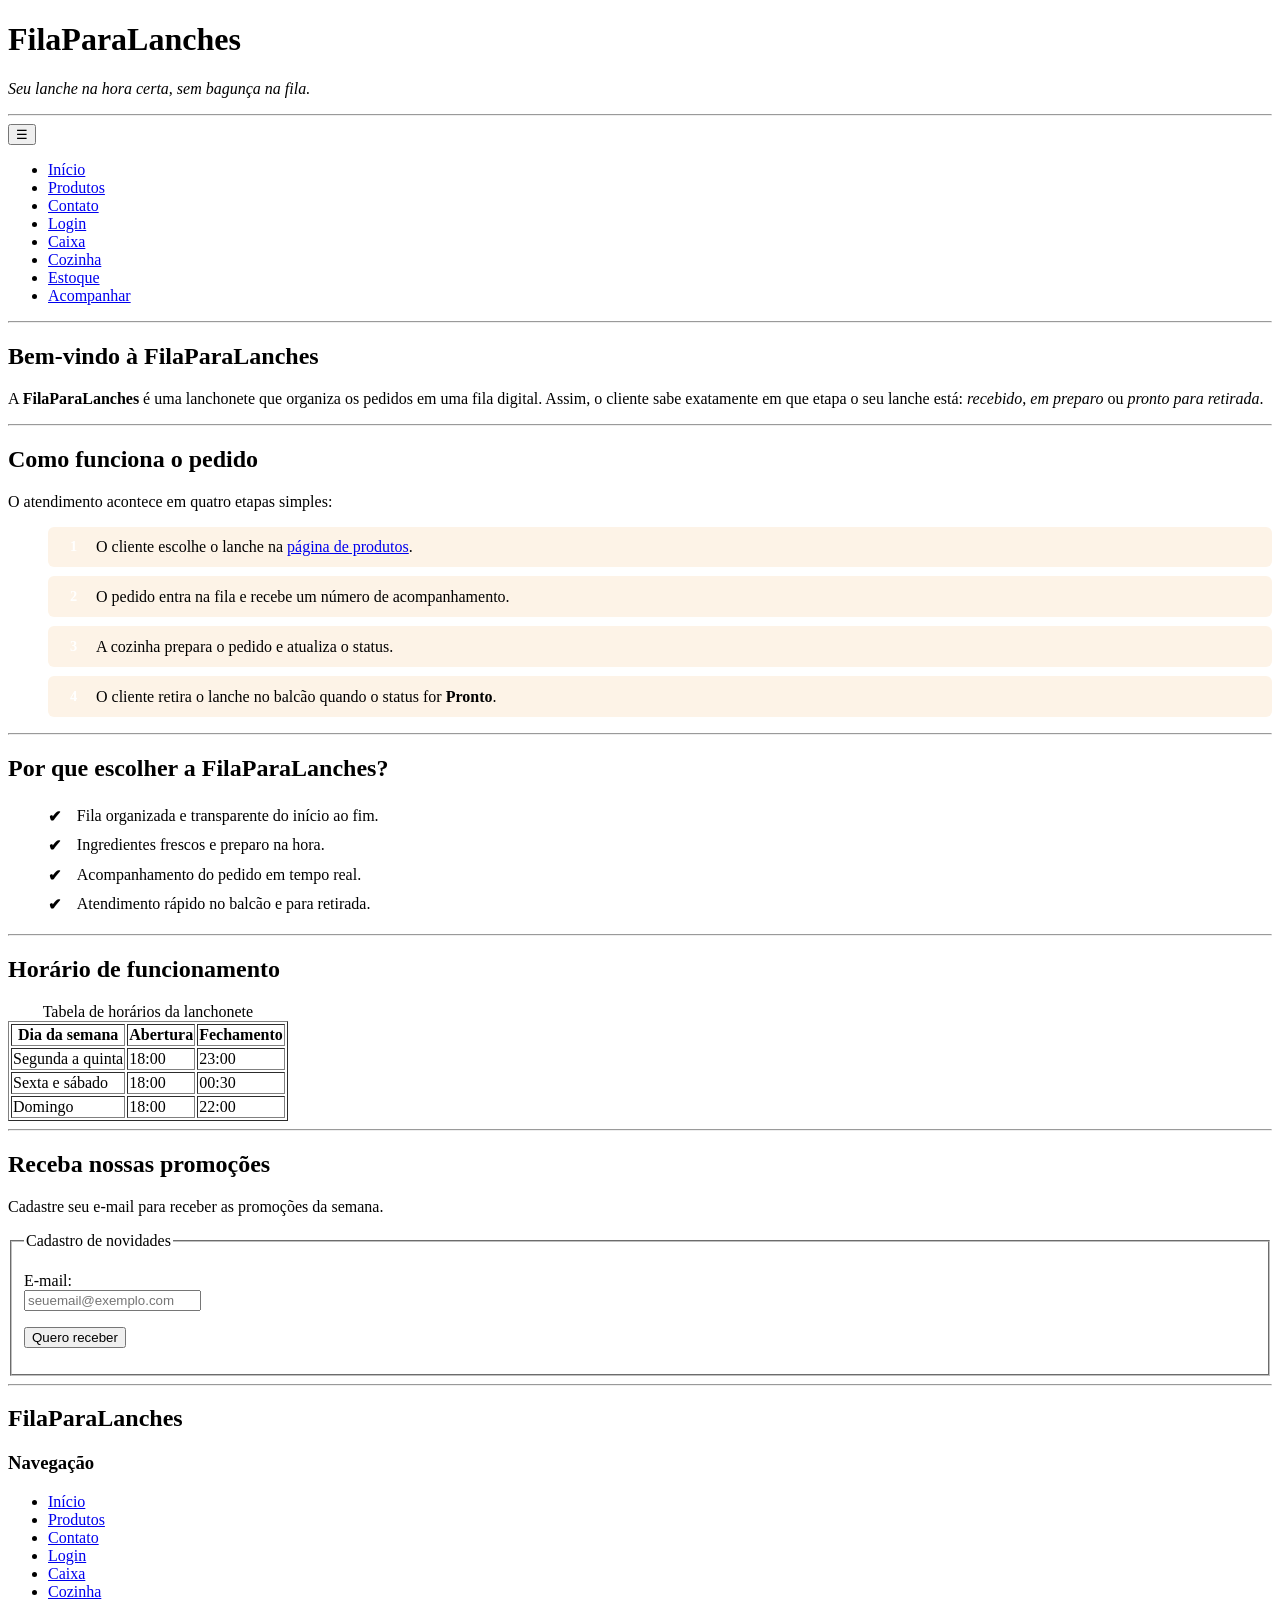
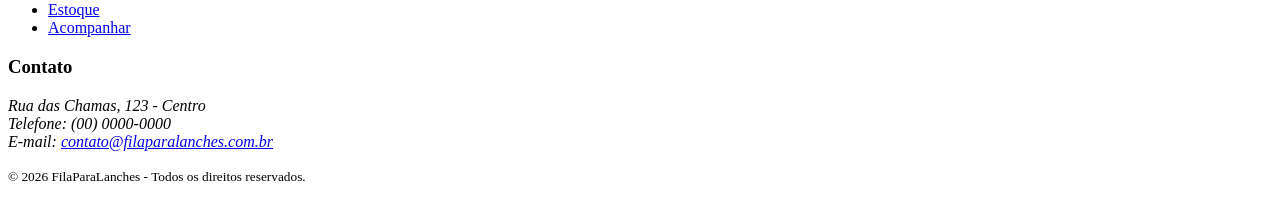
==== index.html @ cf40a753 "Iniciando estelizaçao" ====
<!DOCTYPE html>
<html lang="pt-BR">
<head>
    <meta charset="UTF-8">
    <meta name="viewport" content="width=device-width, initial-scale=1.0">
    <meta name="author" content="Equipe FilaParaLanches">
    <meta name="description" content="FilaParaLanches - lanchonete com pedidos organizados por fila. Página inicial do projeto.">
    <meta name="keywords" content="lanches, hambúrguer, fila, pedidos, lanchonete">
    <title>FilaParaLanches | Página Inicial</title>
    <title>FilaParaLanches | Página Inicial</title>
<link rel="stylesheet" href="css/estilo.css">
<link rel="stylesheet" href="css/index.css">
<script src="js/global.js" defer></script>
<script src="js/index.js" defer></script>
</head>
<body>

    <!-- ==========================================================
         CABEÇALHO DO SITE
         Contém a identidade visual (nome e slogan) do projeto.
         ========================================================== -->
    <header>
        <h1>FilaParaLanches</h1>
        <p><em>Seu lanche na hora certa, sem bagunça na fila.</em></p>
    </header>

    <hr>

    <!-- ==========================================================
         MENU DE NAVEGAÇÃO PRINCIPAL
         Presente em todas as páginas do site.
         ========================================================== -->
<nav>
    <button type="button" class="menu-toggle" id="menu-toggle"
            aria-expanded="false" aria-label="Abrir menu">☰</button>
    <ul id="menu-principal">
        <li><a href="index.html">Início</a></li>
        <li><a href="./clientes/produtos.html">Produtos</a></li>
        <li><a href="contato.html">Contato</a></li>
        <li><a href="login.html">Login</a></li>
        <li><a href="./donos/caixa.html">Caixa</a></li>
        <li><a href="./donos/cozinha.html">Cozinha</a></li>
        <li><a href="./donos/estoque.html">Estoque</a></li>
        <li><a href="./clientes/acompanhamento.html">Acompanhar</a></li>
    </ul>
</nav>

    <hr>

    <!-- ==========================================================
         CONTEÚDO PRINCIPAL DA PÁGINA INICIAL
         ========================================================== -->
    <main>

        <!-- ---------- APRESENTAÇÃO ---------- -->
        <section id="apresentacao">
            <h2>Bem-vindo à FilaParaLanches</h2>

            <p>
                A <strong>FilaParaLanches</strong> é uma lanchonete que organiza os pedidos
                em uma fila digital. Assim, o cliente sabe exatamente em que etapa o seu
                lanche está: <em>recebido</em>, <em>em preparo</em> ou <em>pronto para retirada</em>.
            </p>

        </section>

        <hr>

        <!-- ---------- COMO FUNCIONA ---------- -->
        <section id="como-funciona">
            <h2>Como funciona o pedido</h2>

            <p>O atendimento acontece em quatro etapas simples:</p>

            <ol>
                <li>O cliente escolhe o lanche na <a href="./clientes/produtos.html">página de produtos</a>.</li>
                <li>O pedido entra na fila e recebe um número de acompanhamento.</li>
                <li>A cozinha prepara o pedido e atualiza o status.</li>
                <li>O cliente retira o lanche no balcão quando o status for <strong>Pronto</strong>.</li>
            </ol>
        </section>

        <hr>

        <!-- ---------- DIFERENCIAIS ---------- -->
        <section id="diferenciais">
            <h2>Por que escolher a FilaParaLanches?</h2>

            <ul>
                <li>Fila organizada e transparente do início ao fim.</li>
                <li>Ingredientes frescos e preparo na hora.</li>
                <li>Acompanhamento do pedido em tempo real.</li>
                <li>Atendimento rápido no balcão e para retirada.</li>
            </ul>
        </section>

        <hr>

        <!-- ---------- HORÁRIO DE FUNCIONAMENTO ---------- -->
        <section id="horarios">
            <h2>Horário de funcionamento</h2>

            <table border="1">
                <caption>Tabela de horários da lanchonete</caption>
                <thead>
                    <tr>
                        <th scope="col">Dia da semana</th>
                        <th scope="col">Abertura</th>
                        <th scope="col">Fechamento</th>
                    </tr>
                </thead>
                <tbody>
                    <tr>
                        <td>Segunda a quinta</td>
                        <td>18:00</td>
                        <td>23:00</td>
                    </tr>
                    <tr>
                        <td>Sexta e sábado</td>
                        <td>18:00</td>
                        <td>00:30</td>
                    </tr>
                    <tr>
                        <td>Domingo</td>
                        <td>18:00</td>
                        <td>22:00</td>
                    </tr>
                </tbody>
            </table>
        </section>

        <hr>

        <!-- ---------- FORMULÁRIO INICIAL ---------- -->
        <section id="novidades">
            <h2>Receba nossas promoções</h2>

            <p>Cadastre seu e-mail para receber as promoções da semana.</p>

<form action="#" method="post" id="form-promocao" novalidate>
    <fieldset>
        <legend>Cadastro de novidades</legend>

        <p>
            <label for="email-promocao">E-mail:</label><br>
            <input type="email" id="email-promocao" name="email" placeholder="seuemail@exemplo.com" required>
        </p>

        <p>
            <button type="submit">Quero receber</button>
        </p>

        <p id="msg-promocao" class="form-msg" aria-live="polite"></p>
    </fieldset>
</form>
        </section>

    </main>

    <hr>

    <!-- ==========================================================
         RODAPÉ DO SITE
         Presente em todas as páginas do site.
         ========================================================== -->
    <footer>
        <h2>FilaParaLanches</h2>


        <h3>Navegação</h3>
        <ul>
            <li><a href="index.html">Início</a></li>
            <li><a href="./clientes/produtos.html">Produtos</a></li>
            <li><a href="contato.html">Contato</a></li>
            <li><a href="login.html">Login</a></li>
            <li><a href="./donos/caixa.html">Caixa</a></li>
            <li><a href="./donos/cozinha.html">Cozinha</a></li>
            <li><a href="./donos/estoque.html">Estoque</a></li>
            <li><a href="./clientes/acompanhamento.html">Acompanhar</a></li>
        </ul>

        <h3>Contato</h3>
        <address>
            Rua das Chamas, 123 - Centro<br>
            Telefone: (00) 0000-0000<br>
            E-mail: <a href="mailto:contato@filaparalanches.com.br">contato@filaparalanches.com.br</a>
        </address>

        <p><small>&copy; 2026 FilaParaLanches - Todos os direitos reservados.</small></p>
    </footer>

</body>
</html>
---- css/index.css ----
/* ==========================================================
   FilaParaLanches - index.css (só página inicial)
   ========================================================== */

/* ---------- Apresentação ---------- */
#apresentacao strong { color: var(--cor-primaria-escura); }

/* ---------- Como funciona: etapas numeradas ---------- */
#como-funciona ol {
    list-style: none;
    counter-reset: etapas;
    margin-top: 1rem;
}
#como-funciona ol li {
    counter-increment: etapas;
    position: relative;
    padding: .7rem .7rem .7rem 3rem;
    margin-bottom: .6rem;
    background-color: #fdf3e7;
    border-left: 4px solid var(--cor-primaria);
    border-radius: 6px;
}
#como-funciona ol li::before {
    content: counter(etapas);
    position: absolute;
    left: .8rem;
    top: 50%;
    transform: translateY(-50%);
    width: 1.6rem;
    height: 1.6rem;
    background-color: var(--cor-primaria);
    color: #fff;
    border-radius: 50%;
    display: flex;
    align-items: center;
    justify-content: center;
    font-weight: bold;
    font-size: .9rem;
}

/* ---------- Diferenciais com "check" ---------- */
#diferenciais ul { list-style: none; margin-top: .5rem; }
#diferenciais li {
    position: relative;
    padding: .35rem 0 .35rem 1.8rem;
}
#diferenciais li::before {
    content: "✔";
    position: absolute;
    left: 0;
    color: var(--cor-primaria);
    font-weight: bold;
}
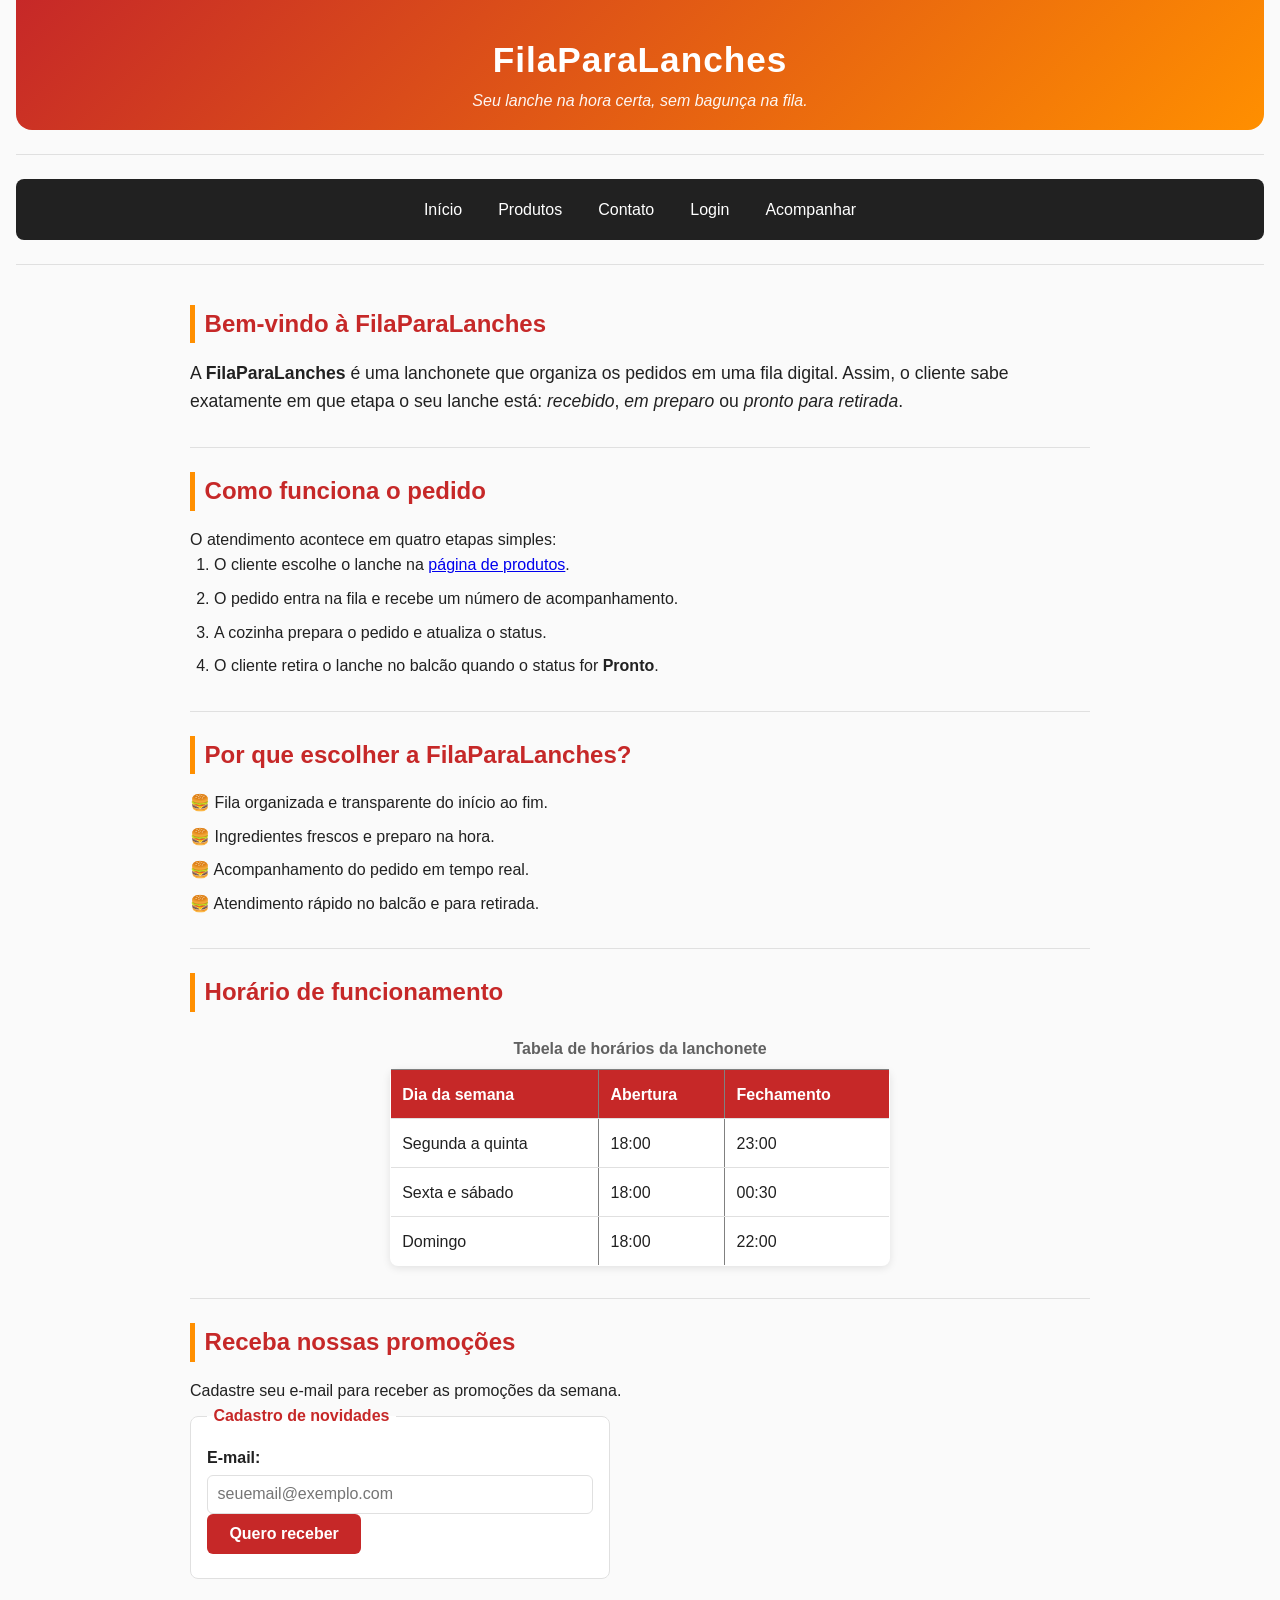
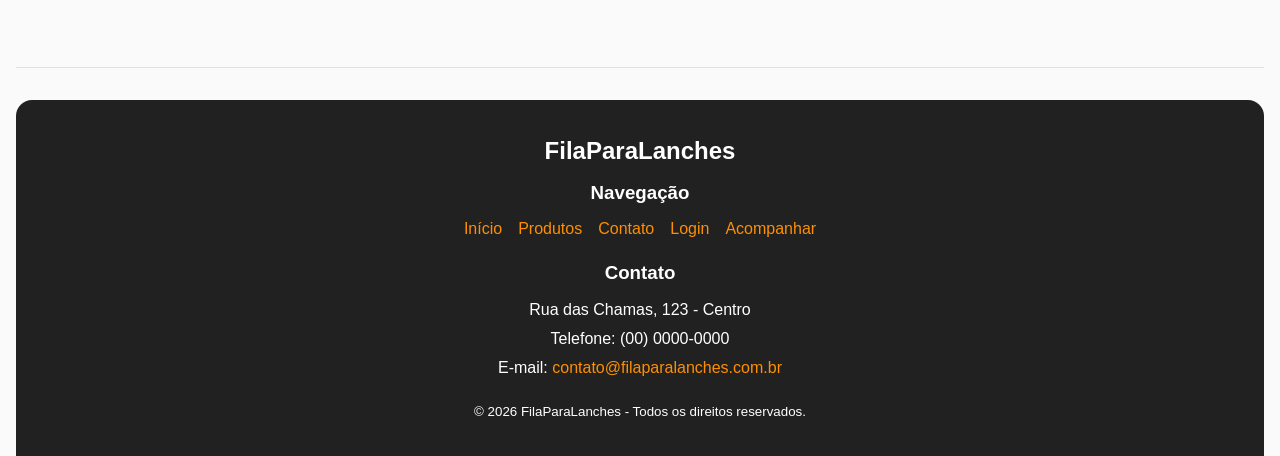
==== commit ea16d016: "Conclusao do projeto para entregar ao professor" ====
--- a/index.html
+++ b/index.html
@@ -1,18 +1,20 @@
 <!DOCTYPE html>
 <html lang="pt-BR">
+
 <head>
     <meta charset="UTF-8">
     <meta name="viewport" content="width=device-width, initial-scale=1.0">
     <meta name="author" content="Equipe FilaParaLanches">
-    <meta name="description" content="FilaParaLanches - lanchonete com pedidos organizados por fila. Página inicial do projeto.">
+    <meta name="description"
+        content="FilaParaLanches - lanchonete com pedidos organizados por fila. Página inicial do projeto.">
     <meta name="keywords" content="lanches, hambúrguer, fila, pedidos, lanchonete">
     <title>FilaParaLanches | Página Inicial</title>
-    <title>FilaParaLanches | Página Inicial</title>
-<link rel="stylesheet" href="css/estilo.css">
-<link rel="stylesheet" href="css/index.css">
-<script src="js/global.js" defer></script>
-<script src="js/index.js" defer></script>
+    <link rel="stylesheet" href="css/estilo.css">
+    <link rel="stylesheet" href="css/index.css">
+    <script src="js/global.js" defer></script>
+    <script src="js/index.js" defer></script>
 </head>
+
 <body>
 
     <!-- ==========================================================
@@ -30,20 +32,20 @@
          MENU DE NAVEGAÇÃO PRINCIPAL
          Presente em todas as páginas do site.
          ========================================================== -->
-<nav>
-    <button type="button" class="menu-toggle" id="menu-toggle"
-            aria-expanded="false" aria-label="Abrir menu">☰</button>
-    <ul id="menu-principal">
-        <li><a href="index.html">Início</a></li>
-        <li><a href="./clientes/produtos.html">Produtos</a></li>
-        <li><a href="contato.html">Contato</a></li>
-        <li><a href="login.html">Login</a></li>
-        <li><a href="./donos/caixa.html">Caixa</a></li>
-        <li><a href="./donos/cozinha.html">Cozinha</a></li>
-        <li><a href="./donos/estoque.html">Estoque</a></li>
-        <li><a href="./clientes/acompanhamento.html">Acompanhar</a></li>
-    </ul>
-</nav>
+    <nav>
+        <button type="button" class="menu-toggle" id="menu-toggle" aria-expanded="false"
+            aria-label="Abrir menu">☰</button>
+        <ul id="menu-principal">
+            <li><a href="./index.html">Início</a></li>
+            <li><a href="./paginas/clientes/produtos/produtos.html">Produtos</a></li>
+            <li><a href="./paginas/contato/contato.html">Contato</a></li>
+            <li><a href="./paginas/login/login.html">Login</a></li>
+            <li><a href="./paginas/donos/caixa/caixa.html">Caixa</a></li>
+            <li><a href="./paginas/donos/cozinha/cozinha.html">Cozinha</a></li>
+            <li><a href="./paginas/donos/estoque/estoque.html">Estoque</a></li>
+            <li><a href="./paginas/clientes/acompanhamento/acompanhamento.html">Acompanhar</a></li>
+        </ul>
+    </nav>
 
     <hr>
 
@@ -73,7 +75,8 @@
             <p>O atendimento acontece em quatro etapas simples:</p>
 
             <ol>
-                <li>O cliente escolhe o lanche na <a href="./clientes/produtos.html">página de produtos</a>.</li>
+                <li>O cliente escolhe o lanche na <a href="./paginas/clientes/produtos/produtos.html">página de
+                        produtos</a>.</li>
                 <li>O pedido entra na fila e recebe um número de acompanhamento.</li>
                 <li>A cozinha prepara o pedido e atualiza o status.</li>
                 <li>O cliente retira o lanche no balcão quando o status for <strong>Pronto</strong>.</li>
@@ -137,22 +140,23 @@
 
             <p>Cadastre seu e-mail para receber as promoções da semana.</p>
 
-<form action="#" method="post" id="form-promocao" novalidate>
-    <fieldset>
-        <legend>Cadastro de novidades</legend>
+            <form action="#" method="post" id="form-promocao" novalidate>
+                <fieldset>
+                    <legend>Cadastro de novidades</legend>
 
-        <p>
-            <label for="email-promocao">E-mail:</label><br>
-            <input type="email" id="email-promocao" name="email" placeholder="seuemail@exemplo.com" required>
-        </p>
+                    <p>
+                        <label for="email-promocao">E-mail:</label><br>
+                        <input type="email" id="email-promocao" name="email" placeholder="seuemail@exemplo.com"
+                            required>
+                    </p>
 
-        <p>
-            <button type="submit">Quero receber</button>
-        </p>
+                    <p>
+                        <button type="submit">Quero receber</button>
+                    </p>
 
-        <p id="msg-promocao" class="form-msg" aria-live="polite"></p>
-    </fieldset>
-</form>
+                    <p id="msg-promocao" class="form-msg" aria-live="polite"></p>
+                </fieldset>
+            </form>
         </section>
 
     </main>
@@ -169,14 +173,14 @@
 
         <h3>Navegação</h3>
         <ul>
-            <li><a href="index.html">Início</a></li>
-            <li><a href="./clientes/produtos.html">Produtos</a></li>
-            <li><a href="contato.html">Contato</a></li>
-            <li><a href="login.html">Login</a></li>
-            <li><a href="./donos/caixa.html">Caixa</a></li>
-            <li><a href="./donos/cozinha.html">Cozinha</a></li>
-            <li><a href="./donos/estoque.html">Estoque</a></li>
-            <li><a href="./clientes/acompanhamento.html">Acompanhar</a></li>
+            <li><a href="./index.html">Início</a></li>
+            <li><a href="./paginas/clientes/produtos/produtos.html">Produtos</a></li>
+            <li><a href="./paginas/contato/contato.html">Contato</a></li>
+            <li><a href="./paginas/login/login.html">Login</a></li>
+            <li><a href="./paginas/donos/caixa/caixa.html">Caixa</a></li>
+            <li><a href="./paginas/donos/cozinha/cozinha.html">Cozinha</a></li>
+            <li><a href="./paginas/donos/estoque/estoque.html">Estoque</a></li>
+            <li><a href="./paginas/clientes/acompanhamento/acompanhamento.html">Acompanhar</a></li>
         </ul>
 
         <h3>Contato</h3>
@@ -190,4 +194,5 @@
     </footer>
 
 </body>
-</html>
+
+</html>
--- a/css/estilo.css
+++ b/css/estilo.css
@@ -0,0 +1,325 @@
+/* ============ RESET E BASE ============ */
+* {
+  margin: 0;
+  padding: 0;
+  box-sizing: border-box;
+}
+
+:root {
+  --cor-primaria: #c62828;
+  --cor-secundaria: #ff8f00;
+  --cor-escura: #212121;
+  --cor-clara: #fafafa;
+  --cor-cinza: #616161;
+  --cor-borda: #e0e0e0;
+  --sombra: 0 2px 8px rgba(0, 0, 0, 0.1);
+}
+
+body {
+  font-family: 'Segoe UI', Tahoma, Arial, sans-serif;
+  background-color: var(--cor-clara);
+  color: var(--cor-escura);
+  line-height: 1.6;
+  padding: 0 1rem;
+}
+
+/* ============ CABEÇALHO ============ */
+header {
+  text-align: center;
+  padding: 2rem 1rem 1rem;
+  background: linear-gradient(135deg, var(--cor-primaria), var(--cor-secundaria));
+  color: #fff;
+  border-radius: 0 0 16px 16px;
+  margin-bottom: 1rem;
+}
+
+header h1 {
+  font-size: 2.2rem;
+  letter-spacing: 1px;
+}
+
+header p {
+  font-style: italic;
+  opacity: 0.95;
+}
+
+/* ============ MENU ============ */
+nav {
+  position: relative;
+  background-color: var(--cor-escura);
+  border-radius: 8px;
+  margin-bottom: 1rem;
+}
+
+nav ul {
+  list-style: none;
+  display: flex;
+  flex-wrap: wrap;
+  justify-content: center;
+  gap: 0.25rem;
+  padding: 0.5rem;
+}
+
+nav a {
+  display: block;
+  color: #fff;
+  text-decoration: none;
+  padding: 0.6rem 1rem;
+  border-radius: 6px;
+  transition: background 0.2s;
+}
+
+nav a:hover,
+nav a:focus {
+  background-color: var(--cor-primaria);
+  outline: none;
+}
+
+/* Botão hamburguer (escondido no desktop) */
+.menu-toggle {
+  display: none;
+  background: none;
+  border: none;
+  color: #fff;
+  font-size: 1.6rem;
+  padding: 0.5rem 1rem;
+  cursor: pointer;
+}
+
+/* ============ CONTEÚDO ============ */
+main {
+  max-width: 900px;
+  margin: 0 auto;
+  padding: 1rem 0 2rem;
+}
+
+section {
+  margin-bottom: 2rem;
+}
+
+section h2 {
+  color: var(--cor-primaria);
+  border-left: 5px solid var(--cor-secundaria);
+  padding-left: 0.6rem;
+  margin-bottom: 1rem;
+}
+
+hr {
+  border: none;
+  border-top: 1px solid var(--cor-borda);
+  margin: 1.5rem 0;
+}
+
+/* ============ TABELAS ============ */
+table {
+  width: 100%;
+  border-collapse: collapse;
+  background: #fff;
+  box-shadow: var(--sombra);
+  border-radius: 8px;
+  overflow: hidden;
+}
+
+caption {
+  caption-side: top;
+  font-weight: bold;
+  padding: 0.5rem;
+  color: var(--cor-cinza);
+}
+
+th, td {
+  padding: 0.7rem;
+  text-align: left;
+  border-bottom: 1px solid var(--cor-borda);
+}
+
+thead th {
+  background-color: var(--cor-primaria);
+  color: #fff;
+}
+
+tbody tr:hover {
+  background-color: #fff3e0;
+}
+
+/* ============ FORMULÁRIOS ============ */
+fieldset {
+  border: 1px solid var(--cor-borda);
+  border-radius: 8px;
+  padding: 1rem;
+  background: #fff;
+}
+
+legend {
+  font-weight: bold;
+  color: var(--cor-primaria);
+  padding: 0 0.4rem;
+}
+
+label {
+  font-weight: 600;
+}
+
+input, select, textarea, button {
+  font-family: inherit;
+  font-size: 1rem;
+}
+
+input, select, textarea {
+  width: 100%;
+  padding: 0.6rem;
+  border: 1px solid var(--cor-borda);
+  border-radius: 6px;
+  margin-top: 0.25rem;
+}
+
+input:focus, select:focus, textarea:focus {
+  border-color: var(--cor-primaria);
+  outline: 2px solid rgba(198, 40, 40, 0.2);
+}
+
+/* Validação visual */
+input.invalido, select.invalido, textarea.invalido {
+  border-color: #d32f2f;
+  background: #ffebee;
+}
+
+input.valido, select.valido, textarea.valido {
+  border-color: #388e3c;
+  background: #e8f5e9;
+}
+
+.form-msg {
+  margin-top: 0.5rem;
+  font-weight: 600;
+}
+
+.form-msg.erro { color: #d32f2f; }
+.form-msg.sucesso { color: #388e3c; }
+
+/* ============ BOTÕES ============ */
+button, .botao {
+  background-color: var(--cor-primaria);
+  color: #fff;
+  border: none;
+  padding: 0.7rem 1.4rem;
+  border-radius: 6px;
+  cursor: pointer;
+  font-weight: 600;
+  transition: background 0.2s, transform 0.1s;
+}
+
+button:hover, .botao:hover {
+  background-color: #8e0000;
+}
+
+button:active {
+  transform: scale(0.97);
+}
+
+/* ============ RODAPÉ ============ */
+footer {
+  text-align: center;
+  padding: 2rem 1rem;
+  background-color: var(--cor-escura);
+  color: #fff;
+  border-radius: 16px 16px 0 0;
+  margin-top: 2rem;
+}
+
+footer h2, footer h3 {
+  margin-bottom: 0.5rem;
+}
+
+footer ul {
+  list-style: none;
+  display: flex;
+  flex-wrap: wrap;
+  justify-content: center;
+  gap: 0.5rem 1rem;
+  margin-bottom: 1rem;
+}
+
+footer a {
+  color: var(--cor-secundaria);
+  text-decoration: none;
+}
+
+footer a:hover {
+  text-decoration: underline;
+}
+
+footer address {
+  font-style: normal;
+  margin-bottom: 1rem;
+  line-height: 1.8;
+}
+
+/* ============ RESPONSIVO ============ */
+@media (max-width: 768px) {
+  .menu-toggle {
+    display: block;
+  }
+
+  nav ul {
+    display: none;
+    flex-direction: column;
+    gap: 0;
+  }
+
+  nav ul.aberto {
+    display: flex;
+  }
+
+  nav ul li {
+    width: 100%;
+  }
+
+  nav a {
+    text-align: center;
+  }
+
+  header h1 {
+    font-size: 1.6rem;
+  }
+
+  table {
+    font-size: 0.9rem;
+  }
+}
+
+.indicador-sessao {
+  margin-top: 0.6rem;
+  font-size: 0.9rem;
+  background: rgba(255, 255, 255, 0.15);
+  padding: 0.3rem 0.8rem;
+  border-radius: 20px;
+  display: inline-block;
+}
+
+.indicador-sessao a {
+  color: #fff;
+  text-decoration: underline;
+  font-weight: 700;
+}
+
+/* Indicador de sessão no cabeçalho */
+.indicador-sessao {
+  margin-top: 0.6rem;
+  font-size: 0.9rem;
+  background: rgba(255, 255, 255, 0.18);
+  padding: 0.35rem 0.9rem;
+  border-radius: 20px;
+  display: inline-block;
+}
+
+.indicador-sessao a {
+  color: #fff;
+  text-decoration: underline;
+  font-weight: 700;
+}
+
+.indicador-sessao a:hover {
+  text-decoration: none;
+  opacity: 0.9;
+}
--- a/css/index.css
+++ b/css/index.css
@@ -1,53 +1,32 @@
-/* ==========================================================
-   FilaParaLanches - index.css (só página inicial)
-   ========================================================== */
-
-/* ---------- Apresentação ---------- */
-#apresentacao strong { color: var(--cor-primaria-escura); }
-
-/* ---------- Como funciona: etapas numeradas ---------- */
-#como-funciona ol {
-    list-style: none;
-    counter-reset: etapas;
-    margin-top: 1rem;
-}
-#como-funciona ol li {
-    counter-increment: etapas;
-    position: relative;
-    padding: .7rem .7rem .7rem 3rem;
-    margin-bottom: .6rem;
-    background-color: #fdf3e7;
-    border-left: 4px solid var(--cor-primaria);
-    border-radius: 6px;
-}
-#como-funciona ol li::before {
-    content: counter(etapas);
-    position: absolute;
-    left: .8rem;
-    top: 50%;
-    transform: translateY(-50%);
-    width: 1.6rem;
-    height: 1.6rem;
-    background-color: var(--cor-primaria);
-    color: #fff;
-    border-radius: 50%;
-    display: flex;
-    align-items: center;
-    justify-content: center;
-    font-weight: bold;
-    font-size: .9rem;
+#apresentacao p {
+  font-size: 1.1rem;
 }
 
-/* ---------- Diferenciais com "check" ---------- */
-#diferenciais ul { list-style: none; margin-top: .5rem; }
+#como-funciona ol {
+  padding-left: 1.5rem;
+}
+
+#como-funciona li,
 #diferenciais li {
-    position: relative;
-    padding: .35rem 0 .35rem 1.8rem;
+  margin-bottom: 0.5rem;
 }
+
+#diferenciais ul {
+  list-style: none;
+  padding-left: 0;
+}
+
 #diferenciais li::before {
-    content: "✔";
-    position: absolute;
-    left: 0;
-    color: var(--cor-primaria);
-    font-weight: bold;
+  content: "🍔 ";
+}
+
+/* Tabela de horários centralizada */
+#horarios table {
+  max-width: 500px;
+  margin: 0 auto;
+}
+
+/* Formulário de promoção */
+#form-promocao {
+  max-width: 420px;
 }
